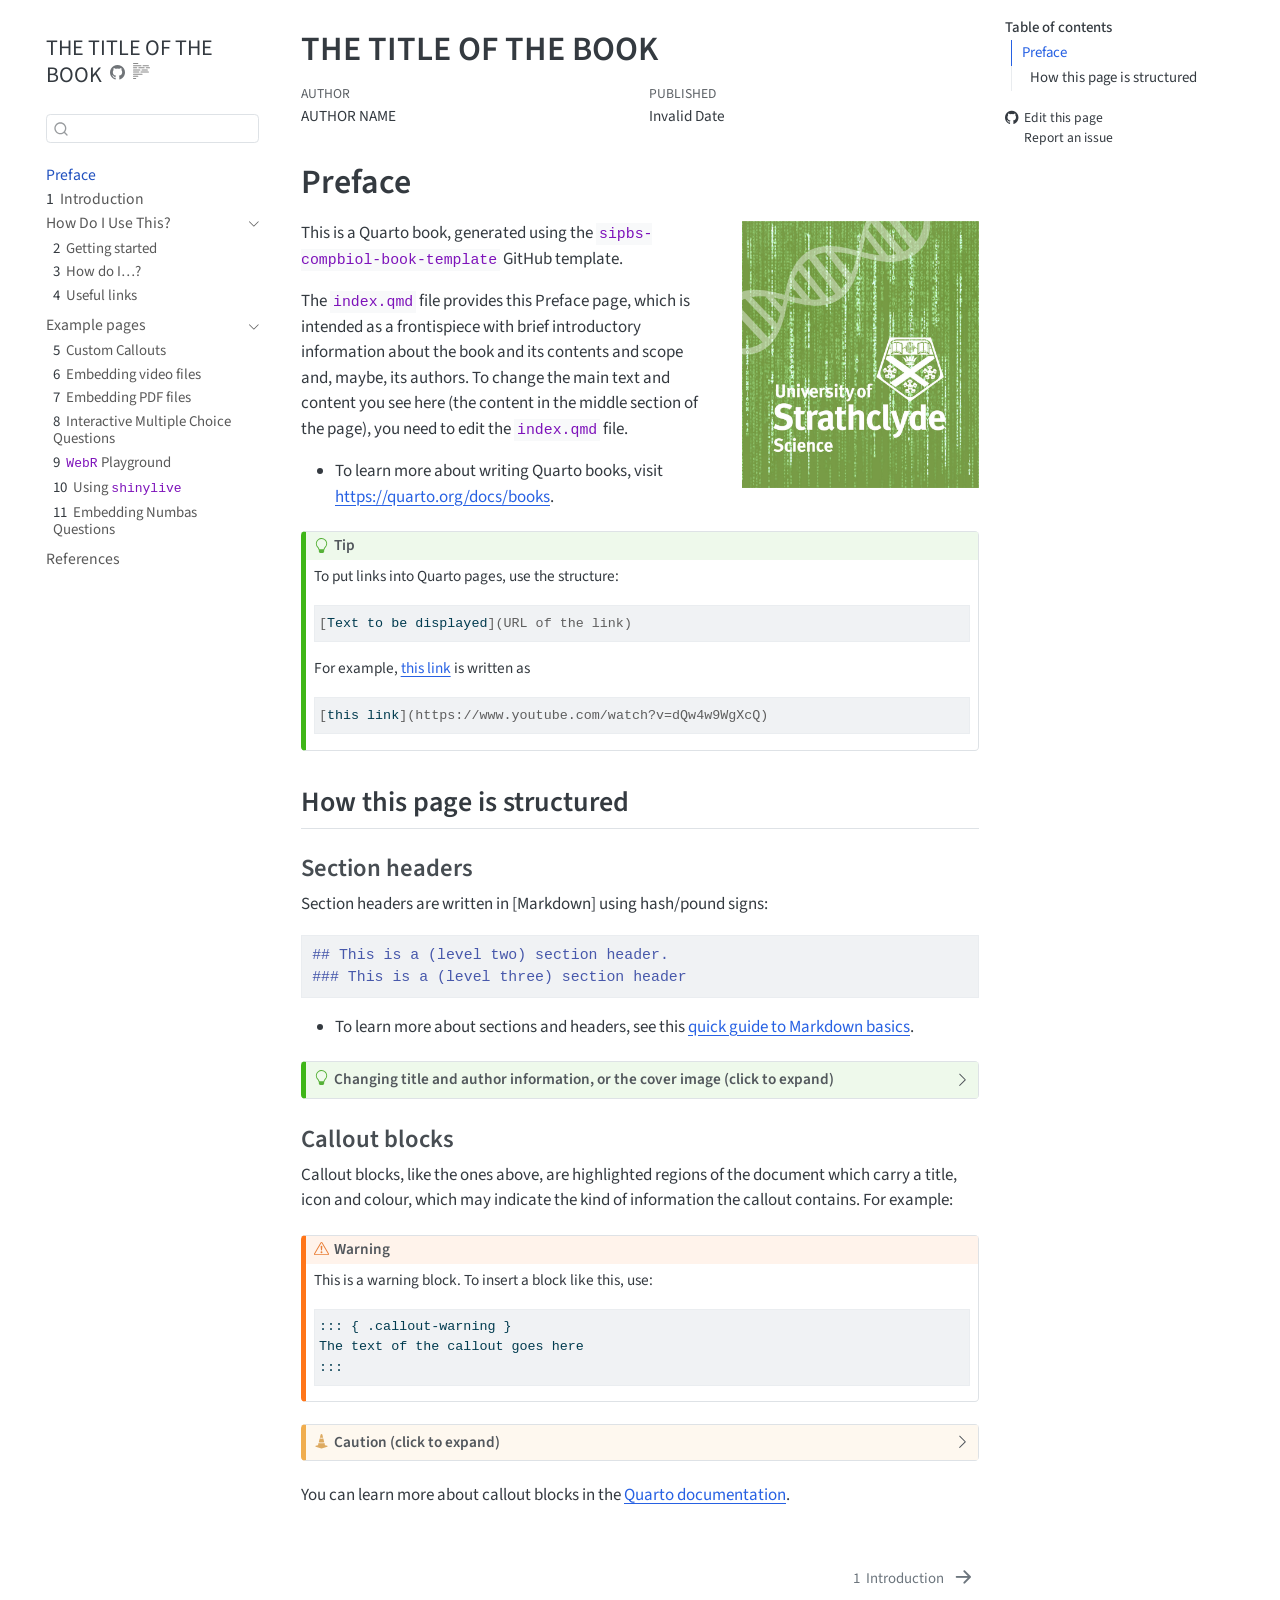
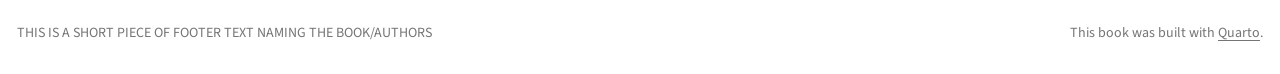
==== index.html @ 7e7cb2c2 "Built site for gh-pages" ====
<!DOCTYPE html>
<html xmlns="http://www.w3.org/1999/xhtml" lang="en" xml:lang="en"><head>

<meta charset="utf-8">
<meta name="generator" content="quarto-1.7.32">

<meta name="viewport" content="width=device-width, initial-scale=1.0, user-scalable=yes">

<meta name="author" content="Leighton Pritchard">

<title>THE TITLE OF THE BOOK</title>
<style>
code{white-space: pre-wrap;}
span.smallcaps{font-variant: small-caps;}
div.columns{display: flex; gap: min(4vw, 1.5em);}
div.column{flex: auto; overflow-x: auto;}
div.hanging-indent{margin-left: 1.5em; text-indent: -1.5em;}
ul.task-list{list-style: none;}
ul.task-list li input[type="checkbox"] {
  width: 0.8em;
  margin: 0 0.8em 0.2em -1em; /* quarto-specific, see https://github.com/quarto-dev/quarto-cli/issues/4556 */ 
  vertical-align: middle;
}
/* CSS for syntax highlighting */
html { -webkit-text-size-adjust: 100%; }
pre > code.sourceCode { white-space: pre; position: relative; }
pre > code.sourceCode > span { display: inline-block; line-height: 1.25; }
pre > code.sourceCode > span:empty { height: 1.2em; }
.sourceCode { overflow: visible; }
code.sourceCode > span { color: inherit; text-decoration: inherit; }
div.sourceCode { margin: 1em 0; }
pre.sourceCode { margin: 0; }
@media screen {
div.sourceCode { overflow: auto; }
}
@media print {
pre > code.sourceCode { white-space: pre-wrap; }
pre > code.sourceCode > span { text-indent: -5em; padding-left: 5em; }
}
pre.numberSource code
  { counter-reset: source-line 0; }
pre.numberSource code > span
  { position: relative; left: -4em; counter-increment: source-line; }
pre.numberSource code > span > a:first-child::before
  { content: counter(source-line);
    position: relative; left: -1em; text-align: right; vertical-align: baseline;
    border: none; display: inline-block;
    -webkit-touch-callout: none; -webkit-user-select: none;
    -khtml-user-select: none; -moz-user-select: none;
    -ms-user-select: none; user-select: none;
    padding: 0 4px; width: 4em;
  }
pre.numberSource { margin-left: 3em;  padding-left: 4px; }
div.sourceCode
  {   }
@media screen {
pre > code.sourceCode > span > a:first-child::before { text-decoration: underline; }
}
</style>


<script src="site_libs/quarto-nav/quarto-nav.js"></script>
<script src="site_libs/quarto-nav/headroom.min.js"></script>
<script src="site_libs/clipboard/clipboard.min.js"></script>
<script src="site_libs/quarto-search/autocomplete.umd.js"></script>
<script src="site_libs/quarto-search/fuse.min.js"></script>
<script src="site_libs/quarto-search/quarto-search.js"></script>
<meta name="quarto:offset" content="./">
<link href="./intro.html" rel="next">
<link href="./icon_32.png" rel="icon" type="image/png">
<script src="site_libs/quarto-html/quarto.js" type="module"></script>
<script src="site_libs/quarto-html/tabsets/tabsets.js" type="module"></script>
<script src="site_libs/quarto-html/popper.min.js"></script>
<script src="site_libs/quarto-html/tippy.umd.min.js"></script>
<script src="site_libs/quarto-html/anchor.min.js"></script>
<link href="site_libs/quarto-html/tippy.css" rel="stylesheet">
<link href="site_libs/quarto-html/quarto-syntax-highlighting-37eea08aefeeee20ff55810ff984fec1.css" rel="stylesheet" id="quarto-text-highlighting-styles">
<script src="site_libs/bootstrap/bootstrap.min.js"></script>
<link href="site_libs/bootstrap/bootstrap-icons.css" rel="stylesheet">
<link href="site_libs/bootstrap/bootstrap-5fd9db47a040b21ac2cac9a0b3b722ba.min.css" rel="stylesheet" append-hash="true" id="quarto-bootstrap" data-mode="light">
<link href="site_libs/quarto-contrib/alpine-3.12/buttons.css" rel="stylesheet">
<script id="quarto-search-options" type="application/json">{
  "location": "sidebar",
  "copy-button": false,
  "collapse-after": 3,
  "panel-placement": "start",
  "type": "textbox",
  "limit": 50,
  "keyboard-shortcut": [
    "f",
    "/",
    "s"
  ],
  "show-item-context": false,
  "language": {
    "search-no-results-text": "No results",
    "search-matching-documents-text": "matching documents",
    "search-copy-link-title": "Copy link to search",
    "search-hide-matches-text": "Hide additional matches",
    "search-more-match-text": "more match in this document",
    "search-more-matches-text": "more matches in this document",
    "search-clear-button-title": "Clear",
    "search-text-placeholder": "",
    "search-detached-cancel-button-title": "Cancel",
    "search-submit-button-title": "Submit",
    "search-label": "Search"
  }
}</script>
<style>
div.callout-callout-case-study.callout {
  border-left-color: #FFA500;
}
div.callout-callout-case-study.callout-style-default > .callout-header {
  background-color: rgba(255, 165, 0, 0.13);
}
div.callout-callout-case-study .callout-toggle::before {  background-image: url('data:image/svg+xml,<svg xmlns="http://www.w3.org/2000/svg" width="16" height="16" fill="rgb(33, 37, 41)" class="bi bi-chevron-down" viewBox="0 0 16 16"><path fill-rule="evenodd" d="M1.646 4.646a.5.5 0 0 1 .708 0L8 10.293l5.646-5.647a.5.5 0 0 1 .708.708l-6 6a.5.5 0 0 1-.708 0l-6-6a.5.5 0 0 1 0-.708z"/></svg>');}
div.callout-callout-case-study.callout-style-default .callout-icon::before, div.callout-callout-case-study.callout-titled .callout-icon::before {
  content: '🔍';
  background-image: none;
}
div.callout-callout-questions.callout {
  border-left-color: yellow;
}
div.callout-callout-questions.callout-style-default > .callout-header {
  background-color: rgb(from yellow r g b / 13%);
}
div.callout-callout-questions .callout-toggle::before {  background-image: url('data:image/svg+xml,<svg xmlns="http://www.w3.org/2000/svg" width="16" height="16" fill="rgb(33, 37, 41)" class="bi bi-chevron-down" viewBox="0 0 16 16"><path fill-rule="evenodd" d="M1.646 4.646a.5.5 0 0 1 .708 0L8 10.293l5.646-5.647a.5.5 0 0 1 .708.708l-6 6a.5.5 0 0 1-.708 0l-6-6a.5.5 0 0 1 0-.708z"/></svg>');}
div.callout-callout-questions.callout-style-default .callout-icon::before, div.callout-callout-questions.callout-titled .callout-icon::before {
  content: '🙋️';
  background-image: none;
}
div.callout-callout-todo.callout {
  border-left-color: pink;
}
div.callout-callout-todo.callout-style-default > .callout-header {
  background-color: rgb(from pink r g b / 13%);
}
div.callout-callout-todo .callout-toggle::before {  background-image: url('data:image/svg+xml,<svg xmlns="http://www.w3.org/2000/svg" width="16" height="16" fill="rgb(33, 37, 41)" class="bi bi-chevron-down" viewBox="0 0 16 16"><path fill-rule="evenodd" d="M1.646 4.646a.5.5 0 0 1 .708 0L8 10.293l5.646-5.647a.5.5 0 0 1 .708.708l-6 6a.5.5 0 0 1-.708 0l-6-6a.5.5 0 0 1 0-.708z"/></svg>');}
div.callout-callout-todo.callout-style-default .callout-icon::before, div.callout-callout-todo.callout-titled .callout-icon::before {
  content: '📝';
  background-image: none;
}
div.callout-callout-discussion.callout {
  border-left-color: #BA55D3;
}
div.callout-callout-discussion.callout-style-default > .callout-header {
  background-color: rgba(186, 85, 211, 0.13);
}
div.callout-callout-discussion .callout-toggle::before {  background-image: url('data:image/svg+xml,<svg xmlns="http://www.w3.org/2000/svg" width="16" height="16" fill="rgb(33, 37, 41)" class="bi bi-chevron-down" viewBox="0 0 16 16"><path fill-rule="evenodd" d="M1.646 4.646a.5.5 0 0 1 .708 0L8 10.293l5.646-5.647a.5.5 0 0 1 .708.708l-6 6a.5.5 0 0 1-.708 0l-6-6a.5.5 0 0 1 0-.708z"/></svg>');}
div.callout-callout-discussion.callout-style-default .callout-icon::before, div.callout-callout-discussion.callout-titled .callout-icon::before {
  content: '✨';
  background-image: none;
}
div.callout-callout-data.callout {
  border-left-color: #32CD32;
}
div.callout-callout-data.callout-style-default > .callout-header {
  background-color: rgba(50, 205, 50, 0.13);
}
div.callout-callout-data .callout-toggle::before {  background-image: url('data:image/svg+xml,<svg xmlns="http://www.w3.org/2000/svg" width="16" height="16" fill="rgb(33, 37, 41)" class="bi bi-chevron-down" viewBox="0 0 16 16"><path fill-rule="evenodd" d="M1.646 4.646a.5.5 0 0 1 .708 0L8 10.293l5.646-5.647a.5.5 0 0 1 .708.708l-6 6a.5.5 0 0 1-.708 0l-6-6a.5.5 0 0 1 0-.708z"/></svg>');}
div.callout-callout-data.callout-style-default .callout-icon::before, div.callout-callout-data.callout-titled .callout-icon::before {
  content: '📊';
  background-image: none;
}
div.callout-callout-challenge.callout {
  border-left-color: aquamarine;
}
div.callout-callout-challenge.callout-style-default > .callout-header {
  background-color: rgb(from aquamarine r g b / 13%);
}
div.callout-callout-challenge .callout-toggle::before {  background-image: url('data:image/svg+xml,<svg xmlns="http://www.w3.org/2000/svg" width="16" height="16" fill="rgb(33, 37, 41)" class="bi bi-chevron-down" viewBox="0 0 16 16"><path fill-rule="evenodd" d="M1.646 4.646a.5.5 0 0 1 .708 0L8 10.293l5.646-5.647a.5.5 0 0 1 .708.708l-6 6a.5.5 0 0 1-.708 0l-6-6a.5.5 0 0 1 0-.708z"/></svg>');}
div.callout-callout-challenge.callout-style-default .callout-icon::before, div.callout-callout-challenge.callout-titled .callout-icon::before {
  content: '🧑‍🏫';
  background-image: none;
}
div.callout-callout-thumbs-up.callout {
  border-left-color: #008000;
}
div.callout-callout-thumbs-up.callout-style-default > .callout-header {
  background-color: rgba(0, 128, 0, 0.13);
}
div.callout-callout-thumbs-up .callout-toggle::before {  background-image: url('data:image/svg+xml,<svg xmlns="http://www.w3.org/2000/svg" width="16" height="16" fill="rgb(33, 37, 41)" class="bi bi-chevron-down" viewBox="0 0 16 16"><path fill-rule="evenodd" d="M1.646 4.646a.5.5 0 0 1 .708 0L8 10.293l5.646-5.647a.5.5 0 0 1 .708.708l-6 6a.5.5 0 0 1-.708 0l-6-6a.5.5 0 0 1 0-.708z"/></svg>');}
div.callout-callout-thumbs-up.callout-style-default .callout-icon::before, div.callout-callout-thumbs-up.callout-titled .callout-icon::before {
  content: '👍';
  background-image: none;
}
div.callout-callout-question.callout {
  border-left-color: yellow;
}
div.callout-callout-question.callout-style-default > .callout-header {
  background-color: rgb(from yellow r g b / 13%);
}
div.callout-callout-question .callout-toggle::before {  background-image: url('data:image/svg+xml,<svg xmlns="http://www.w3.org/2000/svg" width="16" height="16" fill="rgb(33, 37, 41)" class="bi bi-chevron-down" viewBox="0 0 16 16"><path fill-rule="evenodd" d="M1.646 4.646a.5.5 0 0 1 .708 0L8 10.293l5.646-5.647a.5.5 0 0 1 .708.708l-6 6a.5.5 0 0 1-.708 0l-6-6a.5.5 0 0 1 0-.708z"/></svg>');}
div.callout-callout-question.callout-style-default .callout-icon::before, div.callout-callout-question.callout-titled .callout-icon::before {
  content: '🙋';
  background-image: none;
}
div.callout-callout-microbe.callout {
  border-left-color: #1E90FF;
}
div.callout-callout-microbe.callout-style-default > .callout-header {
  background-color: rgba(30, 144, 255, 0.13);
}
div.callout-callout-microbe .callout-toggle::before {  background-image: url('data:image/svg+xml,<svg xmlns="http://www.w3.org/2000/svg" width="16" height="16" fill="rgb(33, 37, 41)" class="bi bi-chevron-down" viewBox="0 0 16 16"><path fill-rule="evenodd" d="M1.646 4.646a.5.5 0 0 1 .708 0L8 10.293l5.646-5.647a.5.5 0 0 1 .708.708l-6 6a.5.5 0 0 1-.708 0l-6-6a.5.5 0 0 1 0-.708z"/></svg>');}
div.callout-callout-microbe.callout-style-default .callout-icon::before, div.callout-callout-microbe.callout-titled .callout-icon::before {
  content: '🧫';
  background-image: none;
}
</style>


</head>

<body class="nav-sidebar floating quarto-light">

<div id="quarto-search-results"></div>
  <header id="quarto-header" class="headroom fixed-top">
  <nav class="quarto-secondary-nav">
    <div class="container-fluid d-flex">
      <button type="button" class="quarto-btn-toggle btn" data-bs-toggle="collapse" role="button" data-bs-target=".quarto-sidebar-collapse-item" aria-controls="quarto-sidebar" aria-expanded="false" aria-label="Toggle sidebar navigation" onclick="if (window.quartoToggleHeadroom) { window.quartoToggleHeadroom(); }">
        <i class="bi bi-layout-text-sidebar-reverse"></i>
      </button>
        <nav class="quarto-page-breadcrumbs" aria-label="breadcrumb"><ol class="breadcrumb"><li class="breadcrumb-item"><a href="./index.html">Preface</a></li></ol></nav>
        <a class="flex-grow-1" role="navigation" data-bs-toggle="collapse" data-bs-target=".quarto-sidebar-collapse-item" aria-controls="quarto-sidebar" aria-expanded="false" aria-label="Toggle sidebar navigation" onclick="if (window.quartoToggleHeadroom) { window.quartoToggleHeadroom(); }">      
        </a>
      <button type="button" class="btn quarto-search-button" aria-label="Search" onclick="window.quartoOpenSearch();">
        <i class="bi bi-search"></i>
      </button>
    </div>
  </nav>
</header>
<!-- content -->
<div id="quarto-content" class="quarto-container page-columns page-rows-contents page-layout-article">
<!-- sidebar -->
  <nav id="quarto-sidebar" class="sidebar collapse collapse-horizontal quarto-sidebar-collapse-item sidebar-navigation floating overflow-auto">
    <div class="pt-lg-2 mt-2 text-left sidebar-header">
    <div class="sidebar-title mb-0 py-0">
      <a href="./">THE TITLE OF THE BOOK</a> 
        <div class="sidebar-tools-main">
    <a href="https://github.com/sipbs-compbiol/REPOSITORY" title="Source Code" class="quarto-navigation-tool px-1" aria-label="Source Code"><i class="bi bi-github"></i></a>
  <a href="" class="quarto-reader-toggle quarto-navigation-tool px-1" onclick="window.quartoToggleReader(); return false;" title="Toggle reader mode">
  <div class="quarto-reader-toggle-btn">
  <i class="bi"></i>
  </div>
</a>
</div>
    </div>
      </div>
        <div class="mt-2 flex-shrink-0 align-items-center">
        <div class="sidebar-search">
        <div id="quarto-search" class="" title="Search"></div>
        </div>
        </div>
    <div class="sidebar-menu-container"> 
    <ul class="list-unstyled mt-1">
        <li class="sidebar-item">
  <div class="sidebar-item-container"> 
  <a href="./index.html" class="sidebar-item-text sidebar-link active">
 <span class="menu-text">Preface</span></a>
  </div>
</li>
        <li class="sidebar-item">
  <div class="sidebar-item-container"> 
  <a href="./intro.html" class="sidebar-item-text sidebar-link">
 <span class="menu-text"><span class="chapter-number">1</span>&nbsp; <span class="chapter-title">Introduction</span></span></a>
  </div>
</li>
        <li class="sidebar-item sidebar-item-section">
      <div class="sidebar-item-container"> 
            <a href="./early-section.html" class="sidebar-item-text sidebar-link">
 <span class="menu-text">How Do I Use This?</span></a>
          <a class="sidebar-item-toggle text-start" data-bs-toggle="collapse" data-bs-target="#quarto-sidebar-section-1" role="navigation" aria-expanded="true" aria-label="Toggle section">
            <i class="bi bi-chevron-right ms-2"></i>
          </a> 
      </div>
      <ul id="quarto-sidebar-section-1" class="collapse list-unstyled sidebar-section depth1 show">  
          <li class="sidebar-item">
  <div class="sidebar-item-container"> 
  <a href="./tutorial.html" class="sidebar-item-text sidebar-link">
 <span class="menu-text"><span class="chapter-number">2</span>&nbsp; <span class="chapter-title">Getting started</span></span></a>
  </div>
</li>
          <li class="sidebar-item">
  <div class="sidebar-item-container"> 
  <a href="./howto.html" class="sidebar-item-text sidebar-link">
 <span class="menu-text"><span class="chapter-number">3</span>&nbsp; <span class="chapter-title">How do I…?</span></span></a>
  </div>
</li>
          <li class="sidebar-item">
  <div class="sidebar-item-container"> 
  <a href="./links.html" class="sidebar-item-text sidebar-link">
 <span class="menu-text"><span class="chapter-number">4</span>&nbsp; <span class="chapter-title">Useful links</span></span></a>
  </div>
</li>
      </ul>
  </li>
        <li class="sidebar-item sidebar-item-section">
      <div class="sidebar-item-container"> 
            <a href="./example_pages.html" class="sidebar-item-text sidebar-link">
 <span class="menu-text">Example pages</span></a>
          <a class="sidebar-item-toggle text-start" data-bs-toggle="collapse" data-bs-target="#quarto-sidebar-section-2" role="navigation" aria-expanded="true" aria-label="Toggle section">
            <i class="bi bi-chevron-right ms-2"></i>
          </a> 
      </div>
      <ul id="quarto-sidebar-section-2" class="collapse list-unstyled sidebar-section depth1 show">  
          <li class="sidebar-item">
  <div class="sidebar-item-container"> 
  <a href="./callouts.html" class="sidebar-item-text sidebar-link">
 <span class="menu-text"><span class="chapter-number">5</span>&nbsp; <span class="chapter-title">Custom Callouts</span></span></a>
  </div>
</li>
          <li class="sidebar-item">
  <div class="sidebar-item-container"> 
  <a href="./movies.html" class="sidebar-item-text sidebar-link">
 <span class="menu-text"><span class="chapter-number">6</span>&nbsp; <span class="chapter-title">Embedding video files</span></span></a>
  </div>
</li>
          <li class="sidebar-item">
  <div class="sidebar-item-container"> 
  <a href="./embedpdf.html" class="sidebar-item-text sidebar-link">
 <span class="menu-text"><span class="chapter-number">7</span>&nbsp; <span class="chapter-title">Embedding PDF files</span></span></a>
  </div>
</li>
          <li class="sidebar-item">
  <div class="sidebar-item-container"> 
  <a href="./quiz.html" class="sidebar-item-text sidebar-link">
 <span class="menu-text"><span class="chapter-number">8</span>&nbsp; <span class="chapter-title">Interactive Multiple Choice Questions</span></span></a>
  </div>
</li>
          <li class="sidebar-item">
  <div class="sidebar-item-container"> 
  <a href="./webr-example.html" class="sidebar-item-text sidebar-link">
 <span class="menu-text"><span class="chapter-number">9</span>&nbsp; <span class="chapter-title"><code>WebR</code> Playground</span></span></a>
  </div>
</li>
          <li class="sidebar-item">
  <div class="sidebar-item-container"> 
  <a href="./shinylive.html" class="sidebar-item-text sidebar-link">
 <span class="menu-text"><span class="chapter-number">10</span>&nbsp; <span class="chapter-title">Using <code>shinylive</code></span></span></a>
  </div>
</li>
          <li class="sidebar-item">
  <div class="sidebar-item-container"> 
  <a href="./numbas.html" class="sidebar-item-text sidebar-link">
 <span class="menu-text"><span class="chapter-number">11</span>&nbsp; <span class="chapter-title">Embedding Numbas Questions</span></span></a>
  </div>
</li>
      </ul>
  </li>
        <li class="sidebar-item">
  <div class="sidebar-item-container"> 
  <a href="./references.html" class="sidebar-item-text sidebar-link">
 <span class="menu-text">References</span></a>
  </div>
</li>
    </ul>
    </div>
</nav>
<div id="quarto-sidebar-glass" class="quarto-sidebar-collapse-item" data-bs-toggle="collapse" data-bs-target=".quarto-sidebar-collapse-item"></div>
<!-- margin-sidebar -->
    <div id="quarto-margin-sidebar" class="sidebar margin-sidebar">
        <nav id="TOC" role="doc-toc" class="toc-active">
    <h2 id="toc-title">Table of contents</h2>
   
  <ul>
  <li><a href="#preface" id="toc-preface" class="nav-link active" data-scroll-target="#preface">Preface</a>
  <ul class="collapse">
  <li><a href="#how-this-page-is-structured" id="toc-how-this-page-is-structured" class="nav-link" data-scroll-target="#how-this-page-is-structured">How this page is structured</a>
  <ul class="collapse">
  <li><a href="#section-headers" id="toc-section-headers" class="nav-link" data-scroll-target="#section-headers">Section headers</a></li>
  <li><a href="#callout-blocks" id="toc-callout-blocks" class="nav-link" data-scroll-target="#callout-blocks">Callout blocks</a></li>
  </ul></li>
  </ul></li>
  </ul>
<div class="toc-actions"><ul><li><a href="https://github.com/sipbs-compbiol/REPOSITORY/edit/main/index.qmd" class="toc-action"><i class="bi bi-github"></i>Edit this page</a></li><li><a href="https://github.com/sipbs-compbiol/REPOSITORY/issues/new" class="toc-action"><i class="bi empty"></i>Report an issue</a></li></ul></div></nav>
    </div>
<!-- main -->
<main class="content" id="quarto-document-content">

<header id="title-block-header" class="quarto-title-block default">
<div class="quarto-title">
<h1 class="title">THE TITLE OF THE BOOK</h1>
</div>



<div class="quarto-title-meta">

    <div>
    <div class="quarto-title-meta-heading">Author</div>
    <div class="quarto-title-meta-contents">
             <p>AUTHOR NAME </p>
          </div>
  </div>
    
    <div>
    <div class="quarto-title-meta-heading">Published</div>
    <div class="quarto-title-meta-contents">
      <p class="date">Invalid Date</p>
    </div>
  </div>
  
    
  </div>
  


</header>



<section id="preface" class="level1 unnumbered">
<h1 class="unnumbered">Preface</h1><p><img src="sipbs_compbio_800.png" title="THE TITLE OF THE BOOK" class="quarto-cover-image nolightbox img-fluid"></p>
<p>This is a Quarto book, generated using the <code>sipbs-compbiol-book-template</code> GitHub template.</p>
<p>The <code>index.qmd</code> file provides this Preface page, which is intended as a frontispiece with brief introductory information about the book and its contents and scope and, maybe, its authors. To change the main text and content you see here (the content in the middle section of the page), you need to edit the <code>index.qmd</code> file.</p>
<ul>
<li>To learn more about writing Quarto books, visit <a href="https://quarto.org/docs/books">https://quarto.org/docs/books</a>.</li>
</ul>
<div class="callout callout-style-default callout-tip callout-titled">
<div class="callout-header d-flex align-content-center">
<div class="callout-icon-container">
<i class="callout-icon"></i>
</div>
<div class="callout-title-container flex-fill">
Tip
</div>
</div>
<div class="callout-body-container callout-body">
<p>To put links into Quarto pages, use the structure:</p>
<div class="sourceCode" id="cb1"><pre class="sourceCode markdown code-with-copy"><code class="sourceCode markdown"><span id="cb1-1"><a href="#cb1-1" aria-hidden="true" tabindex="-1"></a><span class="co">[</span><span class="ot">Text to be displayed</span><span class="co">](URL of the link)</span></span></code><button title="Copy to Clipboard" class="code-copy-button"><i class="bi"></i></button></pre></div>
<p>For example, <a href="https://www.youtube.com/watch?v=dQw4w9WgXcQ">this link</a> is written as</p>
<div class="sourceCode" id="cb2"><pre class="sourceCode markdown code-with-copy"><code class="sourceCode markdown"><span id="cb2-1"><a href="#cb2-1" aria-hidden="true" tabindex="-1"></a><span class="co">[</span><span class="ot">this link</span><span class="co">](https://www.youtube.com/watch?v=dQw4w9WgXcQ)</span></span></code><button title="Copy to Clipboard" class="code-copy-button"><i class="bi"></i></button></pre></div>
</div>
</div>
<section id="how-this-page-is-structured" class="level2">
<h2 class="anchored" data-anchor-id="how-this-page-is-structured">How this page is structured</h2>
<section id="section-headers" class="level3">
<h3 class="anchored" data-anchor-id="section-headers">Section headers</h3>
<p>Section headers are written in [Markdown] using hash/pound signs:</p>
<div class="sourceCode" id="cb3"><pre class="sourceCode markdown code-with-copy"><code class="sourceCode markdown"><span id="cb3-1"><a href="#cb3-1" aria-hidden="true" tabindex="-1"></a><span class="fu">## This is a (level two) section header.</span></span>
<span id="cb3-2"><a href="#cb3-2" aria-hidden="true" tabindex="-1"></a><span class="fu">### This is a (level three) section header</span></span></code><button title="Copy to Clipboard" class="code-copy-button"><i class="bi"></i></button></pre></div>
<ul>
<li>To learn more about sections and headers, see this <a href="https://quarto.org/docs/authoring/markdown-basics.html">quick guide to Markdown basics</a>.</li>
</ul>
<div class="callout callout-style-default callout-tip callout-titled">
<div class="callout-header d-flex align-content-center" data-bs-toggle="collapse" data-bs-target=".callout-2-contents" aria-controls="callout-2" aria-expanded="false" aria-label="Toggle callout">
<div class="callout-icon-container">
<i class="callout-icon"></i>
</div>
<div class="callout-title-container flex-fill">
Changing title and author information, or the cover image (click to expand)
</div>
<div class="callout-btn-toggle d-inline-block border-0 py-1 ps-1 pe-0 float-end"><i class="callout-toggle"></i></div>
</div>
<div id="callout-2" class="callout-2-contents callout-collapse collapse">
<div class="callout-body-container callout-body">
<p>The book title, author, date, and cover image are specified in the <code>_quarto.yml</code>. To change this information, edit that file, and re-render the page.</p>
<div class="sourceCode" id="cb4"><pre class="sourceCode yaml code-with-copy"><code class="sourceCode yaml"><span id="cb4-1"><a href="#cb4-1" aria-hidden="true" tabindex="-1"></a><span class="fu">book</span><span class="kw">:</span></span>
<span id="cb4-2"><a href="#cb4-2" aria-hidden="true" tabindex="-1"></a><span class="at">  </span><span class="fu">title</span><span class="kw">:</span><span class="at"> </span><span class="st">"THE TITLE OF THE BOOK"</span></span>
<span id="cb4-3"><a href="#cb4-3" aria-hidden="true" tabindex="-1"></a><span class="at">  </span><span class="fu">author</span><span class="kw">:</span><span class="at"> </span><span class="st">"AUTHOR NAME"</span></span>
<span id="cb4-4"><a href="#cb4-4" aria-hidden="true" tabindex="-1"></a><span class="at">  </span><span class="fu">date</span><span class="kw">:</span><span class="at"> </span><span class="st">"DD/MM/YY"</span></span>
<span id="cb4-5"><a href="#cb4-5" aria-hidden="true" tabindex="-1"></a><span class="at">  </span><span class="fu">cover-image</span><span class="kw">:</span><span class="at"> sipbs_compbio_800.png</span></span></code><button title="Copy to Clipboard" class="code-copy-button"><i class="bi"></i></button></pre></div>
</div>
</div>
</div>
</section>
<section id="callout-blocks" class="level3">
<h3 class="anchored" data-anchor-id="callout-blocks">Callout blocks</h3>
<p>Callout blocks, like the ones above, are highlighted regions of the document which carry a title, icon and colour, which may indicate the kind of information the callout contains. For example:</p>
<div class="callout callout-style-default callout-warning callout-titled">
<div class="callout-header d-flex align-content-center">
<div class="callout-icon-container">
<i class="callout-icon"></i>
</div>
<div class="callout-title-container flex-fill">
Warning
</div>
</div>
<div class="callout-body-container callout-body">
<p>This is a warning block. To insert a block like this, use:</p>
<div class="sourceCode" id="cb5"><pre class="sourceCode markdown code-with-copy"><code class="sourceCode markdown"><span id="cb5-1"><a href="#cb5-1" aria-hidden="true" tabindex="-1"></a>::: { .callout-warning }</span>
<span id="cb5-2"><a href="#cb5-2" aria-hidden="true" tabindex="-1"></a>The text of the callout goes here</span>
<span id="cb5-3"><a href="#cb5-3" aria-hidden="true" tabindex="-1"></a>:::</span></code><button title="Copy to Clipboard" class="code-copy-button"><i class="bi"></i></button></pre></div>
</div>
</div>
<div class="callout callout-style-default callout-caution callout-titled" title="Caution (click to expand)">
<div class="callout-header d-flex align-content-center" data-bs-toggle="collapse" data-bs-target=".callout-4-contents" aria-controls="callout-4" aria-expanded="false" aria-label="Toggle callout">
<div class="callout-icon-container">
<i class="callout-icon"></i>
</div>
<div class="callout-title-container flex-fill">
Caution (click to expand)
</div>
<div class="callout-btn-toggle d-inline-block border-0 py-1 ps-1 pe-0 float-end"><i class="callout-toggle"></i></div>
</div>
<div id="callout-4" class="callout-4-contents callout-collapse collapse">
<div class="callout-body-container callout-body">
<p>This is a caution block, which is collapsible when rendered as HTML/webpage but appears in full in the Word document. To make a callout collapsible, use <code>collapse="true"</code> as in the example below. This places a dropdown icon to the right of the title bar, which controls expansion.</p>
<div class="sourceCode" id="cb6"><pre class="sourceCode markdown code-with-copy"><code class="sourceCode markdown"><span id="cb6-1"><a href="#cb6-1" aria-hidden="true" tabindex="-1"></a>::: { .callout-caution collapse="true" title="Caution (click to expand)"}</span>
<span id="cb6-2"><a href="#cb6-2" aria-hidden="true" tabindex="-1"></a>This is a collapsible caution block. The callout content goes here.</span>
<span id="cb6-3"><a href="#cb6-3" aria-hidden="true" tabindex="-1"></a>:::</span></code><button title="Copy to Clipboard" class="code-copy-button"><i class="bi"></i></button></pre></div>
<p>Notice also that the title of the callout is specified between the curly braces as <code>title="Caution (click to expand)"</code>.</p>
</div>
</div>
</div>
<p>You can learn more about callout blocks in the <a href="https://quarto.org/docs/authoring/callouts.html">Quarto documentation</a>.</p>


</section>
</section>
</section>

</main> <!-- /main -->
<script id="quarto-html-after-body" type="application/javascript">
  window.document.addEventListener("DOMContentLoaded", function (event) {
    const icon = "";
    const anchorJS = new window.AnchorJS();
    anchorJS.options = {
      placement: 'right',
      icon: icon
    };
    anchorJS.add('.anchored');
    const isCodeAnnotation = (el) => {
      for (const clz of el.classList) {
        if (clz.startsWith('code-annotation-')) {                     
          return true;
        }
      }
      return false;
    }
    const onCopySuccess = function(e) {
      // button target
      const button = e.trigger;
      // don't keep focus
      button.blur();
      // flash "checked"
      button.classList.add('code-copy-button-checked');
      var currentTitle = button.getAttribute("title");
      button.setAttribute("title", "Copied!");
      let tooltip;
      if (window.bootstrap) {
        button.setAttribute("data-bs-toggle", "tooltip");
        button.setAttribute("data-bs-placement", "left");
        button.setAttribute("data-bs-title", "Copied!");
        tooltip = new bootstrap.Tooltip(button, 
          { trigger: "manual", 
            customClass: "code-copy-button-tooltip",
            offset: [0, -8]});
        tooltip.show();    
      }
      setTimeout(function() {
        if (tooltip) {
          tooltip.hide();
          button.removeAttribute("data-bs-title");
          button.removeAttribute("data-bs-toggle");
          button.removeAttribute("data-bs-placement");
        }
        button.setAttribute("title", currentTitle);
        button.classList.remove('code-copy-button-checked');
      }, 1000);
      // clear code selection
      e.clearSelection();
    }
    const getTextToCopy = function(trigger) {
        const codeEl = trigger.previousElementSibling.cloneNode(true);
        for (const childEl of codeEl.children) {
          if (isCodeAnnotation(childEl)) {
            childEl.remove();
          }
        }
        return codeEl.innerText;
    }
    const clipboard = new window.ClipboardJS('.code-copy-button:not([data-in-quarto-modal])', {
      text: getTextToCopy
    });
    clipboard.on('success', onCopySuccess);
    if (window.document.getElementById('quarto-embedded-source-code-modal')) {
      const clipboardModal = new window.ClipboardJS('.code-copy-button[data-in-quarto-modal]', {
        text: getTextToCopy,
        container: window.document.getElementById('quarto-embedded-source-code-modal')
      });
      clipboardModal.on('success', onCopySuccess);
    }
      var localhostRegex = new RegExp(/^(?:http|https):\/\/localhost\:?[0-9]*\//);
      var mailtoRegex = new RegExp(/^mailto:/);
        var filterRegex = new RegExp('/' + window.location.host + '/');
      var isInternal = (href) => {
          return filterRegex.test(href) || localhostRegex.test(href) || mailtoRegex.test(href);
      }
      // Inspect non-navigation links and adorn them if external
     var links = window.document.querySelectorAll('a[href]:not(.nav-link):not(.navbar-brand):not(.toc-action):not(.sidebar-link):not(.sidebar-item-toggle):not(.pagination-link):not(.no-external):not([aria-hidden]):not(.dropdown-item):not(.quarto-navigation-tool):not(.about-link)');
      for (var i=0; i<links.length; i++) {
        const link = links[i];
        if (!isInternal(link.href)) {
          // undo the damage that might have been done by quarto-nav.js in the case of
          // links that we want to consider external
          if (link.dataset.originalHref !== undefined) {
            link.href = link.dataset.originalHref;
          }
        }
      }
    function tippyHover(el, contentFn, onTriggerFn, onUntriggerFn) {
      const config = {
        allowHTML: true,
        maxWidth: 500,
        delay: 100,
        arrow: false,
        appendTo: function(el) {
            return el.parentElement;
        },
        interactive: true,
        interactiveBorder: 10,
        theme: 'quarto',
        placement: 'bottom-start',
      };
      if (contentFn) {
        config.content = contentFn;
      }
      if (onTriggerFn) {
        config.onTrigger = onTriggerFn;
      }
      if (onUntriggerFn) {
        config.onUntrigger = onUntriggerFn;
      }
      window.tippy(el, config); 
    }
    const noterefs = window.document.querySelectorAll('a[role="doc-noteref"]');
    for (var i=0; i<noterefs.length; i++) {
      const ref = noterefs[i];
      tippyHover(ref, function() {
        // use id or data attribute instead here
        let href = ref.getAttribute('data-footnote-href') || ref.getAttribute('href');
        try { href = new URL(href).hash; } catch {}
        const id = href.replace(/^#\/?/, "");
        const note = window.document.getElementById(id);
        if (note) {
          return note.innerHTML;
        } else {
          return "";
        }
      });
    }
    const xrefs = window.document.querySelectorAll('a.quarto-xref');
    const processXRef = (id, note) => {
      // Strip column container classes
      const stripColumnClz = (el) => {
        el.classList.remove("page-full", "page-columns");
        if (el.children) {
          for (const child of el.children) {
            stripColumnClz(child);
          }
        }
      }
      stripColumnClz(note)
      if (id === null || id.startsWith('sec-')) {
        // Special case sections, only their first couple elements
        const container = document.createElement("div");
        if (note.children && note.children.length > 2) {
          container.appendChild(note.children[0].cloneNode(true));
          for (let i = 1; i < note.children.length; i++) {
            const child = note.children[i];
            if (child.tagName === "P" && child.innerText === "") {
              continue;
            } else {
              container.appendChild(child.cloneNode(true));
              break;
            }
          }
          if (window.Quarto?.typesetMath) {
            window.Quarto.typesetMath(container);
          }
          return container.innerHTML
        } else {
          if (window.Quarto?.typesetMath) {
            window.Quarto.typesetMath(note);
          }
          return note.innerHTML;
        }
      } else {
        // Remove any anchor links if they are present
        const anchorLink = note.querySelector('a.anchorjs-link');
        if (anchorLink) {
          anchorLink.remove();
        }
        if (window.Quarto?.typesetMath) {
          window.Quarto.typesetMath(note);
        }
        if (note.classList.contains("callout")) {
          return note.outerHTML;
        } else {
          return note.innerHTML;
        }
      }
    }
    for (var i=0; i<xrefs.length; i++) {
      const xref = xrefs[i];
      tippyHover(xref, undefined, function(instance) {
        instance.disable();
        let url = xref.getAttribute('href');
        let hash = undefined; 
        if (url.startsWith('#')) {
          hash = url;
        } else {
          try { hash = new URL(url).hash; } catch {}
        }
        if (hash) {
          const id = hash.replace(/^#\/?/, "");
          const note = window.document.getElementById(id);
          if (note !== null) {
            try {
              const html = processXRef(id, note.cloneNode(true));
              instance.setContent(html);
            } finally {
              instance.enable();
              instance.show();
            }
          } else {
            // See if we can fetch this
            fetch(url.split('#')[0])
            .then(res => res.text())
            .then(html => {
              const parser = new DOMParser();
              const htmlDoc = parser.parseFromString(html, "text/html");
              const note = htmlDoc.getElementById(id);
              if (note !== null) {
                const html = processXRef(id, note);
                instance.setContent(html);
              } 
            }).finally(() => {
              instance.enable();
              instance.show();
            });
          }
        } else {
          // See if we can fetch a full url (with no hash to target)
          // This is a special case and we should probably do some content thinning / targeting
          fetch(url)
          .then(res => res.text())
          .then(html => {
            const parser = new DOMParser();
            const htmlDoc = parser.parseFromString(html, "text/html");
            const note = htmlDoc.querySelector('main.content');
            if (note !== null) {
              // This should only happen for chapter cross references
              // (since there is no id in the URL)
              // remove the first header
              if (note.children.length > 0 && note.children[0].tagName === "HEADER") {
                note.children[0].remove();
              }
              const html = processXRef(null, note);
              instance.setContent(html);
            } 
          }).finally(() => {
            instance.enable();
            instance.show();
          });
        }
      }, function(instance) {
      });
    }
        let selectedAnnoteEl;
        const selectorForAnnotation = ( cell, annotation) => {
          let cellAttr = 'data-code-cell="' + cell + '"';
          let lineAttr = 'data-code-annotation="' +  annotation + '"';
          const selector = 'span[' + cellAttr + '][' + lineAttr + ']';
          return selector;
        }
        const selectCodeLines = (annoteEl) => {
          const doc = window.document;
          const targetCell = annoteEl.getAttribute("data-target-cell");
          const targetAnnotation = annoteEl.getAttribute("data-target-annotation");
          const annoteSpan = window.document.querySelector(selectorForAnnotation(targetCell, targetAnnotation));
          const lines = annoteSpan.getAttribute("data-code-lines").split(",");
          const lineIds = lines.map((line) => {
            return targetCell + "-" + line;
          })
          let top = null;
          let height = null;
          let parent = null;
          if (lineIds.length > 0) {
              //compute the position of the single el (top and bottom and make a div)
              const el = window.document.getElementById(lineIds[0]);
              top = el.offsetTop;
              height = el.offsetHeight;
              parent = el.parentElement.parentElement;
            if (lineIds.length > 1) {
              const lastEl = window.document.getElementById(lineIds[lineIds.length - 1]);
              const bottom = lastEl.offsetTop + lastEl.offsetHeight;
              height = bottom - top;
            }
            if (top !== null && height !== null && parent !== null) {
              // cook up a div (if necessary) and position it 
              let div = window.document.getElementById("code-annotation-line-highlight");
              if (div === null) {
                div = window.document.createElement("div");
                div.setAttribute("id", "code-annotation-line-highlight");
                div.style.position = 'absolute';
                parent.appendChild(div);
              }
              div.style.top = top - 2 + "px";
              div.style.height = height + 4 + "px";
              div.style.left = 0;
              let gutterDiv = window.document.getElementById("code-annotation-line-highlight-gutter");
              if (gutterDiv === null) {
                gutterDiv = window.document.createElement("div");
                gutterDiv.setAttribute("id", "code-annotation-line-highlight-gutter");
                gutterDiv.style.position = 'absolute';
                const codeCell = window.document.getElementById(targetCell);
                const gutter = codeCell.querySelector('.code-annotation-gutter');
                gutter.appendChild(gutterDiv);
              }
              gutterDiv.style.top = top - 2 + "px";
              gutterDiv.style.height = height + 4 + "px";
            }
            selectedAnnoteEl = annoteEl;
          }
        };
        const unselectCodeLines = () => {
          const elementsIds = ["code-annotation-line-highlight", "code-annotation-line-highlight-gutter"];
          elementsIds.forEach((elId) => {
            const div = window.document.getElementById(elId);
            if (div) {
              div.remove();
            }
          });
          selectedAnnoteEl = undefined;
        };
          // Handle positioning of the toggle
      window.addEventListener(
        "resize",
        throttle(() => {
          elRect = undefined;
          if (selectedAnnoteEl) {
            selectCodeLines(selectedAnnoteEl);
          }
        }, 10)
      );
      function throttle(fn, ms) {
      let throttle = false;
      let timer;
        return (...args) => {
          if(!throttle) { // first call gets through
              fn.apply(this, args);
              throttle = true;
          } else { // all the others get throttled
              if(timer) clearTimeout(timer); // cancel #2
              timer = setTimeout(() => {
                fn.apply(this, args);
                timer = throttle = false;
              }, ms);
          }
        };
      }
        // Attach click handler to the DT
        const annoteDls = window.document.querySelectorAll('dt[data-target-cell]');
        for (const annoteDlNode of annoteDls) {
          annoteDlNode.addEventListener('click', (event) => {
            const clickedEl = event.target;
            if (clickedEl !== selectedAnnoteEl) {
              unselectCodeLines();
              const activeEl = window.document.querySelector('dt[data-target-cell].code-annotation-active');
              if (activeEl) {
                activeEl.classList.remove('code-annotation-active');
              }
              selectCodeLines(clickedEl);
              clickedEl.classList.add('code-annotation-active');
            } else {
              // Unselect the line
              unselectCodeLines();
              clickedEl.classList.remove('code-annotation-active');
            }
          });
        }
    const findCites = (el) => {
      const parentEl = el.parentElement;
      if (parentEl) {
        const cites = parentEl.dataset.cites;
        if (cites) {
          return {
            el,
            cites: cites.split(' ')
          };
        } else {
          return findCites(el.parentElement)
        }
      } else {
        return undefined;
      }
    };
    var bibliorefs = window.document.querySelectorAll('a[role="doc-biblioref"]');
    for (var i=0; i<bibliorefs.length; i++) {
      const ref = bibliorefs[i];
      const citeInfo = findCites(ref);
      if (citeInfo) {
        tippyHover(citeInfo.el, function() {
          var popup = window.document.createElement('div');
          citeInfo.cites.forEach(function(cite) {
            var citeDiv = window.document.createElement('div');
            citeDiv.classList.add('hanging-indent');
            citeDiv.classList.add('csl-entry');
            var biblioDiv = window.document.getElementById('ref-' + cite);
            if (biblioDiv) {
              citeDiv.innerHTML = biblioDiv.innerHTML;
            }
            popup.appendChild(citeDiv);
          });
          return popup.innerHTML;
        });
      }
    }
  });
  </script>
<nav class="page-navigation">
  <div class="nav-page nav-page-previous">
  </div>
  <div class="nav-page nav-page-next">
      <a href="./intro.html" class="pagination-link" aria-label="Introduction">
        <span class="nav-page-text"><span class="chapter-number">1</span>&nbsp; <span class="chapter-title">Introduction</span></span> <i class="bi bi-arrow-right-short"></i>
      </a>
  </div>
</nav>
</div> <!-- /content -->
<footer class="footer">
  <div class="nav-footer">
    <div class="nav-footer-left">
<p>THIS IS A SHORT PIECE OF FOOTER TEXT NAMING THE BOOK/AUTHORS</p>
</div>   
    <div class="nav-footer-center">
      &nbsp;
    <div class="toc-actions d-sm-block d-md-none"><ul><li><a href="https://github.com/sipbs-compbiol/REPOSITORY/edit/main/index.qmd" class="toc-action"><i class="bi bi-github"></i>Edit this page</a></li><li><a href="https://github.com/sipbs-compbiol/REPOSITORY/issues/new" class="toc-action"><i class="bi empty"></i>Report an issue</a></li></ul></div></div>
    <div class="nav-footer-right">
<p>This book was built with <a href="https://quarto.org/">Quarto</a>.</p>
</div>
  </div>
</footer>




<script src="site_libs/quarto-contrib/alpine-3.12/alpine@3.12.min.js"></script>
</body></html>
---- site_libs/quarto-html/tippy.css ----
.tippy-box[data-animation=fade][data-state=hidden]{opacity:0}[data-tippy-root]{max-width:calc(100vw - 10px)}.tippy-box{position:relative;background-color:#333;color:#fff;border-radius:4px;font-size:14px;line-height:1.4;white-space:normal;outline:0;transition-property:transform,visibility,opacity}.tippy-box[data-placement^=top]>.tippy-arrow{bottom:0}.tippy-box[data-placement^=top]>.tippy-arrow:before{bottom:-7px;left:0;border-width:8px 8px 0;border-top-color:initial;transform-origin:center top}.tippy-box[data-placement^=bottom]>.tippy-arrow{top:0}.tippy-box[data-placement^=bottom]>.tippy-arrow:before{top:-7px;left:0;border-width:0 8px 8px;border-bottom-color:initial;transform-origin:center bottom}.tippy-box[data-placement^=left]>.tippy-arrow{right:0}.tippy-box[data-placement^=left]>.tippy-arrow:before{border-width:8px 0 8px 8px;border-left-color:initial;right:-7px;transform-origin:center left}.tippy-box[data-placement^=right]>.tippy-arrow{left:0}.tippy-box[data-placement^=right]>.tippy-arrow:before{left:-7px;border-width:8px 8px 8px 0;border-right-color:initial;transform-origin:center right}.tippy-box[data-inertia][data-state=visible]{transition-timing-function:cubic-bezier(.54,1.5,.38,1.11)}.tippy-arrow{width:16px;height:16px;color:#333}.tippy-arrow:before{content:"";position:absolute;border-color:transparent;border-style:solid}.tippy-content{position:relative;padding:5px 9px;z-index:1}
---- site_libs/quarto-html/quarto-syntax-highlighting-37eea08aefeeee20ff55810ff984fec1.css ----
/* quarto syntax highlight colors */
:root {
  --quarto-hl-ot-color: #003B4F;
  --quarto-hl-at-color: #657422;
  --quarto-hl-ss-color: #20794D;
  --quarto-hl-an-color: #5E5E5E;
  --quarto-hl-fu-color: #4758AB;
  --quarto-hl-st-color: #20794D;
  --quarto-hl-cf-color: #003B4F;
  --quarto-hl-op-color: #5E5E5E;
  --quarto-hl-er-color: #AD0000;
  --quarto-hl-bn-color: #AD0000;
  --quarto-hl-al-color: #AD0000;
  --quarto-hl-va-color: #111111;
  --quarto-hl-bu-color: inherit;
  --quarto-hl-ex-color: inherit;
  --quarto-hl-pp-color: #AD0000;
  --quarto-hl-in-color: #5E5E5E;
  --quarto-hl-vs-color: #20794D;
  --quarto-hl-wa-color: #5E5E5E;
  --quarto-hl-do-color: #5E5E5E;
  --quarto-hl-im-color: #00769E;
  --quarto-hl-ch-color: #20794D;
  --quarto-hl-dt-color: #AD0000;
  --quarto-hl-fl-color: #AD0000;
  --quarto-hl-co-color: #5E5E5E;
  --quarto-hl-cv-color: #5E5E5E;
  --quarto-hl-cn-color: #8f5902;
  --quarto-hl-sc-color: #5E5E5E;
  --quarto-hl-dv-color: #AD0000;
  --quarto-hl-kw-color: #003B4F;
}

/* other quarto variables */
:root {
  --quarto-font-monospace: SFMono-Regular, Menlo, Monaco, Consolas, "Liberation Mono", "Courier New", monospace;
}

/* syntax highlight based on Pandoc's rules */
pre > code.sourceCode > span {
  color: #003B4F;
}

code.sourceCode > span {
  color: #003B4F;
}

div.sourceCode,
div.sourceCode pre.sourceCode {
  color: #003B4F;
}

/* Normal */
code span {
  color: #003B4F;
}

/* Alert */
code span.al {
  color: #AD0000;
  font-style: inherit;
}

/* Annotation */
code span.an {
  color: #5E5E5E;
  font-style: inherit;
}

/* Attribute */
code span.at {
  color: #657422;
  font-style: inherit;
}

/* BaseN */
code span.bn {
  color: #AD0000;
  font-style: inherit;
}

/* BuiltIn */
code span.bu {
  font-style: inherit;
}

/* ControlFlow */
code span.cf {
  color: #003B4F;
  font-weight: bold;
  font-style: inherit;
}

/* Char */
code span.ch {
  color: #20794D;
  font-style: inherit;
}

/* Constant */
code span.cn {
  color: #8f5902;
  font-style: inherit;
}

/* Comment */
code span.co {
  color: #5E5E5E;
  font-style: inherit;
}

/* CommentVar */
code span.cv {
  color: #5E5E5E;
  font-style: italic;
}

/* Documentation */
code span.do {
  color: #5E5E5E;
  font-style: italic;
}

/* DataType */
code span.dt {
  color: #AD0000;
  font-style: inherit;
}

/* DecVal */
code span.dv {
  color: #AD0000;
  font-style: inherit;
}

/* Error */
code span.er {
  color: #AD0000;
  font-style: inherit;
}

/* Extension */
code span.ex {
  font-style: inherit;
}

/* Float */
code span.fl {
  color: #AD0000;
  font-style: inherit;
}

/* Function */
code span.fu {
  color: #4758AB;
  font-style: inherit;
}

/* Import */
code span.im {
  color: #00769E;
  font-style: inherit;
}

/* Information */
code span.in {
  color: #5E5E5E;
  font-style: inherit;
}

/* Keyword */
code span.kw {
  color: #003B4F;
  font-weight: bold;
  font-style: inherit;
}

/* Operator */
code span.op {
  color: #5E5E5E;
  font-style: inherit;
}

/* Other */
code span.ot {
  color: #003B4F;
  font-style: inherit;
}

/* Preprocessor */
code span.pp {
  color: #AD0000;
  font-style: inherit;
}

/* SpecialChar */
code span.sc {
  color: #5E5E5E;
  font-style: inherit;
}

/* SpecialString */
code span.ss {
  color: #20794D;
  font-style: inherit;
}

/* String */
code span.st {
  color: #20794D;
  font-style: inherit;
}

/* Variable */
code span.va {
  color: #111111;
  font-style: inherit;
}

/* VerbatimString */
code span.vs {
  color: #20794D;
  font-style: inherit;
}

/* Warning */
code span.wa {
  color: #5E5E5E;
  font-style: italic;
}

.prevent-inlining {
  content: "</";
}

/*# sourceMappingURL=27d3d809615f7771493d095567f04340.css.map */
---- site_libs/quarto-contrib/alpine-3.12/buttons.css ----
.btn-group-xs > .btn, .btn-xs {
  padding: 1px 5px;
  font-size: 12px;
  line-height: 1.5;
  border-radius: 3px;
}

#correct {
  color: green;
}

[id^="no"] {
  color: red;
}

.button-clear button {
  background-color: #f9fafb;
  border-color: #f9fafb;
}


.button-hint button {
  background-color: #FFFAA0;
  border-color: #FFFAA0;
}

.button-hint .border-warning {
  border-color: #FFFAA0 !important;
}

.button-answer button {
  background-color: #e7f1ff;
  border-color: #e7f1ff;
}

.button-answer .border-info {
  border-color: #e7f1ff !important;
}
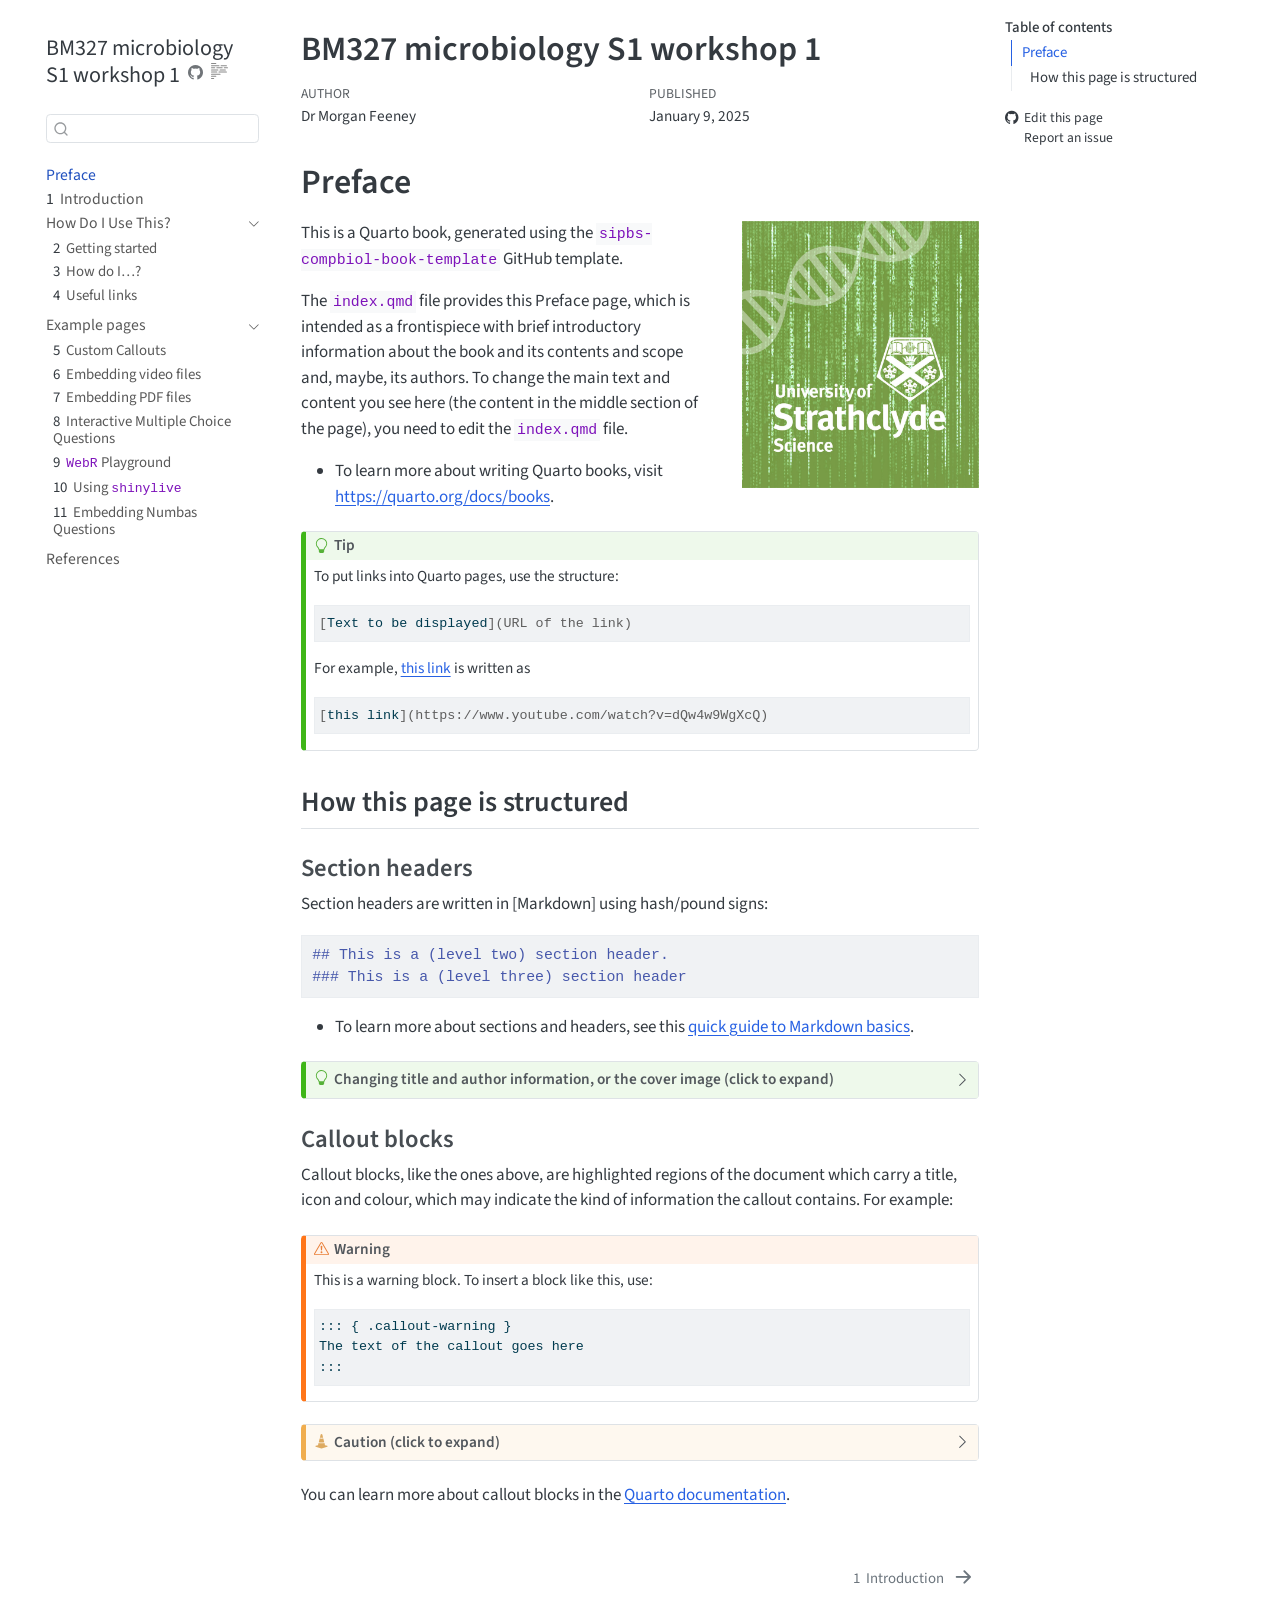
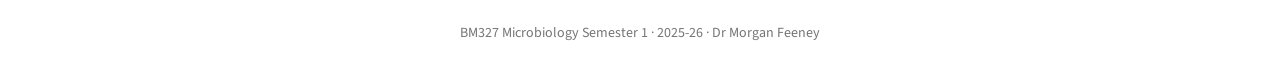
==== commit 032ff9b9: "Built site for gh-pages" ====
--- a/index.html
+++ b/index.html
@@ -7,8 +7,9 @@
 <meta name="viewport" content="width=device-width, initial-scale=1.0, user-scalable=yes">
 
 <meta name="author" content="Leighton Pritchard">
-
-<title>THE TITLE OF THE BOOK</title>
+<meta name="dcterms.date" content="2025-01-09">
+
+<title>BM327 microbiology S1 workshop 1</title>
 <style>
 code{white-space: pre-wrap;}
 span.smallcaps{font-variant: small-caps;}
@@ -107,6 +108,61 @@
   }
 }</script>
 <style>
+div.callout-callout-thumbs-up.callout {
+  border-left-color: #008000;
+}
+div.callout-callout-thumbs-up.callout-style-default > .callout-header {
+  background-color: rgba(0, 128, 0, 0.13);
+}
+div.callout-callout-thumbs-up .callout-toggle::before {  background-image: url('data:image/svg+xml,<svg xmlns="http://www.w3.org/2000/svg" width="16" height="16" fill="rgb(33, 37, 41)" class="bi bi-chevron-down" viewBox="0 0 16 16"><path fill-rule="evenodd" d="M1.646 4.646a.5.5 0 0 1 .708 0L8 10.293l5.646-5.647a.5.5 0 0 1 .708.708l-6 6a.5.5 0 0 1-.708 0l-6-6a.5.5 0 0 1 0-.708z"/></svg>');}
+div.callout-callout-thumbs-up.callout-style-default .callout-icon::before, div.callout-callout-thumbs-up.callout-titled .callout-icon::before {
+  content: '👍';
+  background-image: none;
+}
+div.callout-callout-data.callout {
+  border-left-color: #32CD32;
+}
+div.callout-callout-data.callout-style-default > .callout-header {
+  background-color: rgba(50, 205, 50, 0.13);
+}
+div.callout-callout-data .callout-toggle::before {  background-image: url('data:image/svg+xml,<svg xmlns="http://www.w3.org/2000/svg" width="16" height="16" fill="rgb(33, 37, 41)" class="bi bi-chevron-down" viewBox="0 0 16 16"><path fill-rule="evenodd" d="M1.646 4.646a.5.5 0 0 1 .708 0L8 10.293l5.646-5.647a.5.5 0 0 1 .708.708l-6 6a.5.5 0 0 1-.708 0l-6-6a.5.5 0 0 1 0-.708z"/></svg>');}
+div.callout-callout-data.callout-style-default .callout-icon::before, div.callout-callout-data.callout-titled .callout-icon::before {
+  content: '📊';
+  background-image: none;
+}
+div.callout-callout-discussion.callout {
+  border-left-color: #BA55D3;
+}
+div.callout-callout-discussion.callout-style-default > .callout-header {
+  background-color: rgba(186, 85, 211, 0.13);
+}
+div.callout-callout-discussion .callout-toggle::before {  background-image: url('data:image/svg+xml,<svg xmlns="http://www.w3.org/2000/svg" width="16" height="16" fill="rgb(33, 37, 41)" class="bi bi-chevron-down" viewBox="0 0 16 16"><path fill-rule="evenodd" d="M1.646 4.646a.5.5 0 0 1 .708 0L8 10.293l5.646-5.647a.5.5 0 0 1 .708.708l-6 6a.5.5 0 0 1-.708 0l-6-6a.5.5 0 0 1 0-.708z"/></svg>');}
+div.callout-callout-discussion.callout-style-default .callout-icon::before, div.callout-callout-discussion.callout-titled .callout-icon::before {
+  content: '✨';
+  background-image: none;
+}
+div.callout-callout-challenge.callout {
+  border-left-color: aquamarine;
+}
+div.callout-callout-challenge.callout-style-default > .callout-header {
+  background-color: rgb(from aquamarine r g b / 13%);
+}
+div.callout-callout-challenge .callout-toggle::before {  background-image: url('data:image/svg+xml,<svg xmlns="http://www.w3.org/2000/svg" width="16" height="16" fill="rgb(33, 37, 41)" class="bi bi-chevron-down" viewBox="0 0 16 16"><path fill-rule="evenodd" d="M1.646 4.646a.5.5 0 0 1 .708 0L8 10.293l5.646-5.647a.5.5 0 0 1 .708.708l-6 6a.5.5 0 0 1-.708 0l-6-6a.5.5 0 0 1 0-.708z"/></svg>');}
+div.callout-callout-challenge.callout-style-default .callout-icon::before, div.callout-callout-challenge.callout-titled .callout-icon::before {
+  content: '🧑‍🏫';
+  background-image: none;
+}
+div.callout-callout-todo.callout {
+  border-left-color: pink;
+}
+div.callout-callout-todo.callout-style-default > .callout-header {
+  background-color: rgb(from pink r g b / 13%);
+}
+div.callout-callout-todo .callout-toggle::before {  background-image: url('data:image/svg+xml,<svg xmlns="http://www.w3.org/2000/svg" width="16" height="16" fill="rgb(33, 37, 41)" class="bi bi-chevron-down" viewBox="0 0 16 16"><path fill-rule="evenodd" d="M1.646 4.646a.5.5 0 0 1 .708 0L8 10.293l5.646-5.647a.5.5 0 0 1 .708.708l-6 6a.5.5 0 0 1-.708 0l-6-6a.5.5 0 0 1 0-.708z"/></svg>');}
+div.callout-callout-todo.callout-style-default .callout-icon::before, div.callout-callout-todo.callout-titled .callout-icon::before {
+  content: '📝';
+  background-image: none;
+}
 div.callout-callout-case-study.callout {
   border-left-color: #FFA500;
 }
@@ -118,6 +174,17 @@
   content: '🔍';
   background-image: none;
 }
+div.callout-callout-question.callout {
+  border-left-color: yellow;
+}
+div.callout-callout-question.callout-style-default > .callout-header {
+  background-color: rgb(from yellow r g b / 13%);
+}
+div.callout-callout-question .callout-toggle::before {  background-image: url('data:image/svg+xml,<svg xmlns="http://www.w3.org/2000/svg" width="16" height="16" fill="rgb(33, 37, 41)" class="bi bi-chevron-down" viewBox="0 0 16 16"><path fill-rule="evenodd" d="M1.646 4.646a.5.5 0 0 1 .708 0L8 10.293l5.646-5.647a.5.5 0 0 1 .708.708l-6 6a.5.5 0 0 1-.708 0l-6-6a.5.5 0 0 1 0-.708z"/></svg>');}
+div.callout-callout-question.callout-style-default .callout-icon::before, div.callout-callout-question.callout-titled .callout-icon::before {
+  content: '🙋';
+  background-image: none;
+}
 div.callout-callout-questions.callout {
   border-left-color: yellow;
 }
@@ -127,72 +194,6 @@
 div.callout-callout-questions .callout-toggle::before {  background-image: url('data:image/svg+xml,<svg xmlns="http://www.w3.org/2000/svg" width="16" height="16" fill="rgb(33, 37, 41)" class="bi bi-chevron-down" viewBox="0 0 16 16"><path fill-rule="evenodd" d="M1.646 4.646a.5.5 0 0 1 .708 0L8 10.293l5.646-5.647a.5.5 0 0 1 .708.708l-6 6a.5.5 0 0 1-.708 0l-6-6a.5.5 0 0 1 0-.708z"/></svg>');}
 div.callout-callout-questions.callout-style-default .callout-icon::before, div.callout-callout-questions.callout-titled .callout-icon::before {
   content: '🙋️';
-  background-image: none;
-}
-div.callout-callout-todo.callout {
-  border-left-color: pink;
-}
-div.callout-callout-todo.callout-style-default > .callout-header {
-  background-color: rgb(from pink r g b / 13%);
-}
-div.callout-callout-todo .callout-toggle::before {  background-image: url('data:image/svg+xml,<svg xmlns="http://www.w3.org/2000/svg" width="16" height="16" fill="rgb(33, 37, 41)" class="bi bi-chevron-down" viewBox="0 0 16 16"><path fill-rule="evenodd" d="M1.646 4.646a.5.5 0 0 1 .708 0L8 10.293l5.646-5.647a.5.5 0 0 1 .708.708l-6 6a.5.5 0 0 1-.708 0l-6-6a.5.5 0 0 1 0-.708z"/></svg>');}
-div.callout-callout-todo.callout-style-default .callout-icon::before, div.callout-callout-todo.callout-titled .callout-icon::before {
-  content: '📝';
-  background-image: none;
-}
-div.callout-callout-discussion.callout {
-  border-left-color: #BA55D3;
-}
-div.callout-callout-discussion.callout-style-default > .callout-header {
-  background-color: rgba(186, 85, 211, 0.13);
-}
-div.callout-callout-discussion .callout-toggle::before {  background-image: url('data:image/svg+xml,<svg xmlns="http://www.w3.org/2000/svg" width="16" height="16" fill="rgb(33, 37, 41)" class="bi bi-chevron-down" viewBox="0 0 16 16"><path fill-rule="evenodd" d="M1.646 4.646a.5.5 0 0 1 .708 0L8 10.293l5.646-5.647a.5.5 0 0 1 .708.708l-6 6a.5.5 0 0 1-.708 0l-6-6a.5.5 0 0 1 0-.708z"/></svg>');}
-div.callout-callout-discussion.callout-style-default .callout-icon::before, div.callout-callout-discussion.callout-titled .callout-icon::before {
-  content: '✨';
-  background-image: none;
-}
-div.callout-callout-data.callout {
-  border-left-color: #32CD32;
-}
-div.callout-callout-data.callout-style-default > .callout-header {
-  background-color: rgba(50, 205, 50, 0.13);
-}
-div.callout-callout-data .callout-toggle::before {  background-image: url('data:image/svg+xml,<svg xmlns="http://www.w3.org/2000/svg" width="16" height="16" fill="rgb(33, 37, 41)" class="bi bi-chevron-down" viewBox="0 0 16 16"><path fill-rule="evenodd" d="M1.646 4.646a.5.5 0 0 1 .708 0L8 10.293l5.646-5.647a.5.5 0 0 1 .708.708l-6 6a.5.5 0 0 1-.708 0l-6-6a.5.5 0 0 1 0-.708z"/></svg>');}
-div.callout-callout-data.callout-style-default .callout-icon::before, div.callout-callout-data.callout-titled .callout-icon::before {
-  content: '📊';
-  background-image: none;
-}
-div.callout-callout-challenge.callout {
-  border-left-color: aquamarine;
-}
-div.callout-callout-challenge.callout-style-default > .callout-header {
-  background-color: rgb(from aquamarine r g b / 13%);
-}
-div.callout-callout-challenge .callout-toggle::before {  background-image: url('data:image/svg+xml,<svg xmlns="http://www.w3.org/2000/svg" width="16" height="16" fill="rgb(33, 37, 41)" class="bi bi-chevron-down" viewBox="0 0 16 16"><path fill-rule="evenodd" d="M1.646 4.646a.5.5 0 0 1 .708 0L8 10.293l5.646-5.647a.5.5 0 0 1 .708.708l-6 6a.5.5 0 0 1-.708 0l-6-6a.5.5 0 0 1 0-.708z"/></svg>');}
-div.callout-callout-challenge.callout-style-default .callout-icon::before, div.callout-callout-challenge.callout-titled .callout-icon::before {
-  content: '🧑‍🏫';
-  background-image: none;
-}
-div.callout-callout-thumbs-up.callout {
-  border-left-color: #008000;
-}
-div.callout-callout-thumbs-up.callout-style-default > .callout-header {
-  background-color: rgba(0, 128, 0, 0.13);
-}
-div.callout-callout-thumbs-up .callout-toggle::before {  background-image: url('data:image/svg+xml,<svg xmlns="http://www.w3.org/2000/svg" width="16" height="16" fill="rgb(33, 37, 41)" class="bi bi-chevron-down" viewBox="0 0 16 16"><path fill-rule="evenodd" d="M1.646 4.646a.5.5 0 0 1 .708 0L8 10.293l5.646-5.647a.5.5 0 0 1 .708.708l-6 6a.5.5 0 0 1-.708 0l-6-6a.5.5 0 0 1 0-.708z"/></svg>');}
-div.callout-callout-thumbs-up.callout-style-default .callout-icon::before, div.callout-callout-thumbs-up.callout-titled .callout-icon::before {
-  content: '👍';
-  background-image: none;
-}
-div.callout-callout-question.callout {
-  border-left-color: yellow;
-}
-div.callout-callout-question.callout-style-default > .callout-header {
-  background-color: rgb(from yellow r g b / 13%);
-}
-div.callout-callout-question .callout-toggle::before {  background-image: url('data:image/svg+xml,<svg xmlns="http://www.w3.org/2000/svg" width="16" height="16" fill="rgb(33, 37, 41)" class="bi bi-chevron-down" viewBox="0 0 16 16"><path fill-rule="evenodd" d="M1.646 4.646a.5.5 0 0 1 .708 0L8 10.293l5.646-5.647a.5.5 0 0 1 .708.708l-6 6a.5.5 0 0 1-.708 0l-6-6a.5.5 0 0 1 0-.708z"/></svg>');}
-div.callout-callout-question.callout-style-default .callout-icon::before, div.callout-callout-question.callout-titled .callout-icon::before {
-  content: '🙋';
   background-image: none;
 }
 div.callout-callout-microbe.callout {
@@ -235,9 +236,9 @@
   <nav id="quarto-sidebar" class="sidebar collapse collapse-horizontal quarto-sidebar-collapse-item sidebar-navigation floating overflow-auto">
     <div class="pt-lg-2 mt-2 text-left sidebar-header">
     <div class="sidebar-title mb-0 py-0">
-      <a href="./">THE TITLE OF THE BOOK</a> 
+      <a href="./">BM327 microbiology S1 workshop 1</a> 
         <div class="sidebar-tools-main">
-    <a href="https://github.com/sipbs-compbiol/REPOSITORY" title="Source Code" class="quarto-navigation-tool px-1" aria-label="Source Code"><i class="bi bi-github"></i></a>
+    <a href="https://github.com/mafeeney/BM327microS1-w1" title="Source Code" class="quarto-navigation-tool px-1" aria-label="Source Code"><i class="bi bi-github"></i></a>
   <a href="" class="quarto-reader-toggle quarto-navigation-tool px-1" onclick="window.quartoToggleReader(); return false;" title="Toggle reader mode">
   <div class="quarto-reader-toggle-btn">
   <i class="bi"></i>
@@ -372,14 +373,14 @@
   </ul></li>
   </ul></li>
   </ul>
-<div class="toc-actions"><ul><li><a href="https://github.com/sipbs-compbiol/REPOSITORY/edit/main/index.qmd" class="toc-action"><i class="bi bi-github"></i>Edit this page</a></li><li><a href="https://github.com/sipbs-compbiol/REPOSITORY/issues/new" class="toc-action"><i class="bi empty"></i>Report an issue</a></li></ul></div></nav>
+<div class="toc-actions"><ul><li><a href="https://github.com/mafeeney/BM327microS1-w1/edit/main/index.qmd" class="toc-action"><i class="bi bi-github"></i>Edit this page</a></li><li><a href="https://github.com/mafeeney/BM327microS1-w1/issues/new" class="toc-action"><i class="bi empty"></i>Report an issue</a></li></ul></div></nav>
     </div>
 <!-- main -->
 <main class="content" id="quarto-document-content">
 
 <header id="title-block-header" class="quarto-title-block default">
 <div class="quarto-title">
-<h1 class="title">THE TITLE OF THE BOOK</h1>
+<h1 class="title">BM327 microbiology S1 workshop 1</h1>
 </div>
 
 
@@ -389,14 +390,14 @@
     <div>
     <div class="quarto-title-meta-heading">Author</div>
     <div class="quarto-title-meta-contents">
-             <p>AUTHOR NAME </p>
+             <p>Dr Morgan Feeney </p>
           </div>
   </div>
     
     <div>
     <div class="quarto-title-meta-heading">Published</div>
     <div class="quarto-title-meta-contents">
-      <p class="date">Invalid Date</p>
+      <p class="date">January 9, 2025</p>
     </div>
   </div>
   
@@ -410,7 +411,7 @@
 
 
 <section id="preface" class="level1 unnumbered">
-<h1 class="unnumbered">Preface</h1><p><img src="sipbs_compbio_800.png" title="THE TITLE OF THE BOOK" class="quarto-cover-image nolightbox img-fluid"></p>
+<h1 class="unnumbered">Preface</h1><p><img src="sipbs_compbio_800.png" title="BM327 microbiology S1 workshop 1" class="quarto-cover-image nolightbox img-fluid"></p>
 <p>This is a Quarto book, generated using the <code>sipbs-compbiol-book-template</code> GitHub template.</p>
 <p>The <code>index.qmd</code> file provides this Preface page, which is intended as a frontispiece with brief introductory information about the book and its contents and scope and, maybe, its authors. To change the main text and content you see here (the content in the middle section of the page), you need to edit the <code>index.qmd</code> file.</p>
 <ul>
@@ -923,14 +924,14 @@
 <footer class="footer">
   <div class="nav-footer">
     <div class="nav-footer-left">
-<p>THIS IS A SHORT PIECE OF FOOTER TEXT NAMING THE BOOK/AUTHORS</p>
-</div>   
+      &nbsp;
+    </div>   
     <div class="nav-footer-center">
+<p>BM327 Microbiology Semester 1 · 2025-26 · Dr Morgan Feeney</p>
+<div class="toc-actions d-sm-block d-md-none"><ul><li><a href="https://github.com/mafeeney/BM327microS1-w1/edit/main/index.qmd" class="toc-action"><i class="bi bi-github"></i>Edit this page</a></li><li><a href="https://github.com/mafeeney/BM327microS1-w1/issues/new" class="toc-action"><i class="bi empty"></i>Report an issue</a></li></ul></div></div>
+    <div class="nav-footer-right">
       &nbsp;
-    <div class="toc-actions d-sm-block d-md-none"><ul><li><a href="https://github.com/sipbs-compbiol/REPOSITORY/edit/main/index.qmd" class="toc-action"><i class="bi bi-github"></i>Edit this page</a></li><li><a href="https://github.com/sipbs-compbiol/REPOSITORY/issues/new" class="toc-action"><i class="bi empty"></i>Report an issue</a></li></ul></div></div>
-    <div class="nav-footer-right">
-<p>This book was built with <a href="https://quarto.org/">Quarto</a>.</p>
-</div>
+    </div>
   </div>
 </footer>
 
